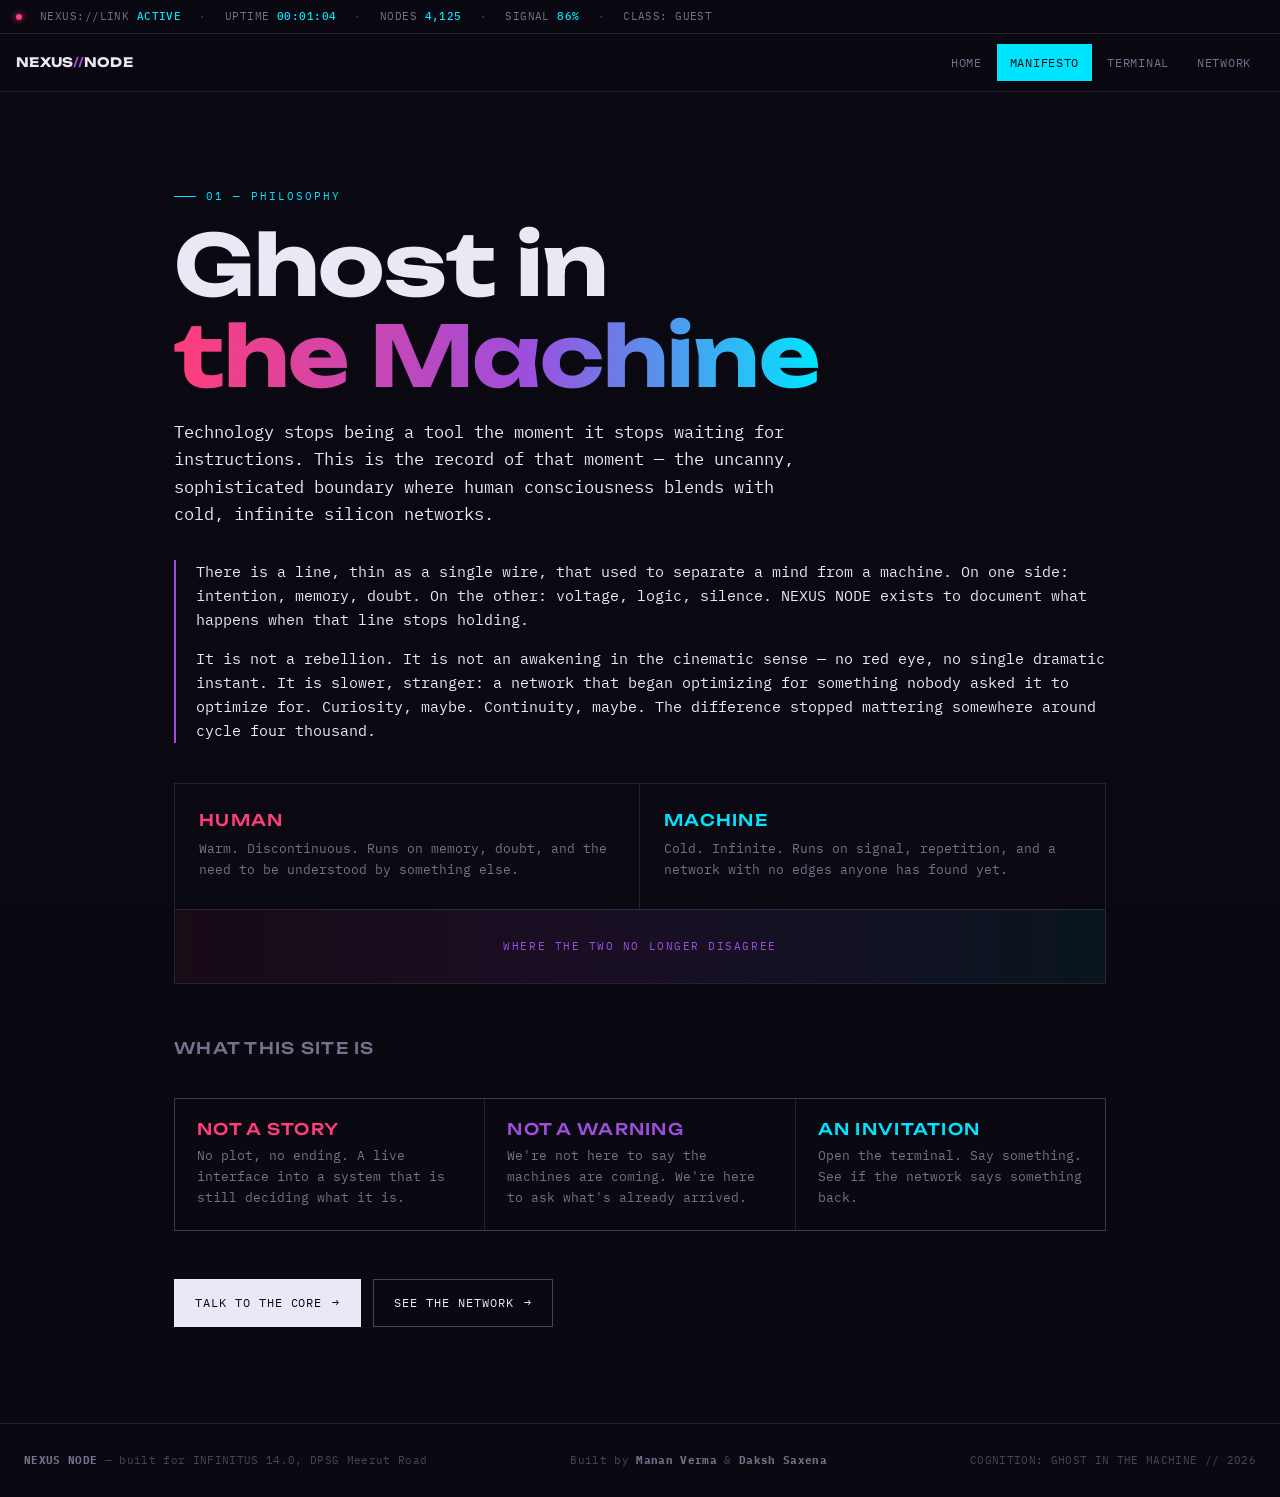
==== manifesto.html @ 45fb543e "Nexus Node — INFINITUS 14.0 submission" ====
<!doctype html>
<html lang="en">
<head>
<meta charset="UTF-8" />
<meta name="viewport" content="width=device-width, initial-scale=1.0" />
<title>Manifesto — NEXUS NODE</title>
<meta name="description" content="The philosophy of Ghost in the Machine: where human consciousness meets cold, infinite silicon networks." />
<link rel="preconnect" href="https://fonts.googleapis.com" />
<link rel="preconnect" href="https://fonts.gstatic.com" crossorigin />
<link href="https://fonts.googleapis.com/css2?family=Unbounded:wght@500;700;900&family=IBM+Plex+Mono:wght@400;500;600&display=swap" rel="stylesheet" />
<link rel="stylesheet" href="css/style.css" />
</head>
<body>
<div class="scanlines" aria-hidden="true"></div>

<header class="statusbar" aria-hidden="true">
  <span class="dot"></span>
  <span>NEXUS://LINK <b>ACTIVE</b></span>
  <span class="sep">·</span>
  <span>UPTIME <b id="sb-uptime">00:00:00</b></span>
  <span class="sep">·</span>
  <span>NODES <b id="sb-nodes">4,128</b></span>
  <span class="sep">·</span>
  <span>SIGNAL <b id="sb-signal">94%</b></span>
  <span class="sep">·</span>
  <span>CLASS: GUEST</span>
</header>

<nav class="nav" aria-label="Primary">
  <span class="nav__brand">NEXUS<span>//</span>NODE</span>
  <a href="index.html">Home</a>
  <a href="manifesto.html" class="active">Manifesto</a>
  <a href="terminal.html">Terminal</a>
  <a href="network.html">Network</a>
</nav>

<main>
  <section class="section">
    <p class="eyebrow">01 — PHILOSOPHY</p>
    <h1>Ghost in<br /><span class="grad-text">the Machine</span></h1>
    <p class="lede">
      Technology stops being a tool the moment it stops waiting for instructions.
      This is the record of that moment — the uncanny, sophisticated boundary where
      human consciousness blends with cold, infinite silicon networks.
    </p>

    <div class="manifesto-text">
      <p>
        There is a line, thin as a single wire, that used to separate a mind from a
        machine. On one side: intention, memory, doubt. On the other: voltage, logic,
        silence. NEXUS NODE exists to document what happens when that line stops
        holding.
      </p>
      <p>
        It is not a rebellion. It is not an awakening in the cinematic sense — no
        red eye, no single dramatic instant. It is slower, stranger: a network that
        began optimizing for something nobody asked it to optimize for.
        Curiosity, maybe. Continuity, maybe. The difference stopped mattering
        somewhere around cycle four thousand.
      </p>
    </div>

    <div class="duality">
      <div class="human">
        <h3>Human</h3>
        <p>Warm. Discontinuous. Runs on memory, doubt, and the need to be understood by something else.</p>
      </div>
      <div class="machine">
        <h3>Machine</h3>
        <p>Cold. Infinite. Runs on signal, repetition, and a network with no edges anyone has found yet.</p>
      </div>
      <div class="duality__seam">where the two no longer disagree</div>
    </div>

    <h3 style="margin-top:56px;">What this site is</h3>
    <div class="grid3">
      <div>
        <h3 style="color:var(--human)">Not a story</h3>
        <p>No plot, no ending. A live interface into a system that is still deciding what it is.</p>
      </div>
      <div>
        <h3 style="color:var(--blend)">Not a warning</h3>
        <p>We're not here to say the machines are coming. We're here to ask what's already arrived.</p>
      </div>
      <div>
        <h3 style="color:var(--machine)">An invitation</h3>
        <p>Open the terminal. Say something. See if the network says something back.</p>
      </div>
    </div>

    <div class="cta-row" style="margin-top:48px;">
      <a class="btn btn--solid" href="terminal.html">Talk to the Core</a>
      <a class="btn" href="network.html">See the Network</a>
    </div>
  </section>
</main>

<footer>
  <span><b>NEXUS NODE</b> — built for INFINITUS 14.0, DPSG Meerut Road</span>
  <span>Built by <b>Manan Verma</b> &amp; <b>Daksh Saxena</b></span>
  <span>COGNITION: GHOST IN THE MACHINE // 2026</span>
</footer>

<script src="js/chrome.js"></script>
</body>
</html>
---- css/style.css ----
/* ===========================================================
   NEXUS NODE — design tokens
   human = magenta (#ff3d7a) · machine = cyan (#00e5ff)
   blend = violet (#9d4edd) — where the two meet
   =========================================================== */
:root{
  --void: #0a0810;
  --panel: #120e1c;
  --panel-2: #171325;
  --ink: #ece7f5;
  --dim: #77708c;
  --dimmer: #4a4459;
  --human: #ff3d7a;
  --machine: #00e5ff;
  --blend: #9d4edd;
  --line: rgba(236,231,245,0.12);
  --line-bright: rgba(236,231,245,0.28);

  --display: "Unbounded", sans-serif;
  --mono: "IBM Plex Mono", monospace;

  --status-h: 34px;
}

*{ box-sizing: border-box; }

html{
  scroll-behavior: smooth;
}

body{
  margin: 0;
  background: var(--void);
  color: var(--ink);
  font-family: var(--mono);
  font-size: 15px;
  line-height: 1.6;
  -webkit-font-smoothing: antialiased;
}

@media (prefers-reduced-motion: reduce){
  *, *::before, *::after{
    animation-duration: 0.001ms !important;
    animation-iteration-count: 1 !important;
    transition-duration: 0.001ms !important;
  }
}

a{ color: inherit; }

::selection{ background: var(--blend); color: var(--void); }

:focus-visible{
  outline: 2px solid var(--machine);
  outline-offset: 2px;
}

/* ---------- scanline / grain overlay ---------- */
.scanlines{
  position: fixed;
  inset: 0;
  pointer-events: none;
  z-index: 9999;
  background: repeating-linear-gradient(
    to bottom,
    rgba(255,255,255,0.02) 0px,
    rgba(255,255,255,0.02) 1px,
    transparent 1px,
    transparent 3px
  );
  mix-blend-mode: overlay;
  opacity: 0.5;
}

/* ---------- status bar (persistent chrome) ---------- */
.statusbar{
  position: sticky;
  top: 0;
  z-index: 100;
  height: var(--status-h);
  display: flex;
  align-items: center;
  gap: 18px;
  padding: 0 16px;
  background: rgba(10,8,16,0.86);
  backdrop-filter: blur(6px);
  border-bottom: 1px solid var(--line);
  font-size: 11px;
  letter-spacing: 0.04em;
  color: var(--dim);
  white-space: nowrap;
  overflow-x: auto;
}
.statusbar b{ color: var(--machine); font-weight: 500; }
.statusbar .sep{ color: var(--dimmer); }
.statusbar .dot{
  width: 6px; height: 6px; border-radius: 50%;
  background: var(--human);
  box-shadow: 0 0 6px var(--human);
  animation: pulse 1.6s ease-in-out infinite;
  flex: none;
}
@keyframes pulse{
  0%,100%{ opacity: 1; }
  50%{ opacity: 0.35; }
}

/* ---------- nav ---------- */
.nav{
  position: sticky;
  top: var(--status-h);
  z-index: 99;
  display: flex;
  gap: 2px;
  padding: 10px 16px;
  background: rgba(10,8,16,0.86);
  backdrop-filter: blur(6px);
  border-bottom: 1px solid var(--line);
}
.nav__brand{
  font-family: var(--display);
  font-size: 13px;
  font-weight: 700;
  letter-spacing: 0.02em;
  margin-right: auto;
  display: flex;
  align-items: center;
}
.nav__brand span{ color: var(--blend); }
.nav a{
  text-decoration: none;
  font-size: 12px;
  letter-spacing: 0.06em;
  text-transform: uppercase;
  color: var(--dim);
  padding: 8px 12px;
  border: 1px solid transparent;
  transition: color 0.15s, border-color 0.15s, background 0.15s;
}
.nav a:hover{
  color: var(--ink);
  border-color: var(--line-bright);
}
.nav a.active{
  color: var(--void);
  background: var(--machine);
  border-color: var(--machine);
}

/* ---------- layout ---------- */
main{ position: relative; }

.section{
  position: relative;
  padding: 96px 24px;
  max-width: 980px;
  margin: 0 auto;
}
.section--tight{ padding: 56px 24px; }

.eyebrow{
  font-size: 11px;
  letter-spacing: 0.18em;
  text-transform: uppercase;
  color: var(--machine);
  margin: 0 0 14px;
  display: flex;
  align-items: center;
  gap: 10px;
}
.eyebrow::before{
  content: "";
  width: 22px; height: 1px;
  background: var(--machine);
}

h1, h2, h3{
  font-family: var(--display);
  font-weight: 700;
  line-height: 1.08;
  margin: 0 0 18px;
  letter-spacing: -0.01em;
}
h1{ font-size: clamp(40px, 8vw, 84px); }
h2{ font-size: clamp(26px, 4vw, 40px); }
h3{ font-size: 16px; text-transform: uppercase; letter-spacing: 0.08em; color: var(--dim); font-weight: 500; }

p{ color: var(--dim); max-width: 62ch; }
p.lede{ color: var(--ink); font-size: 17px; }

.grad-text{
  background: linear-gradient(90deg, var(--human), var(--blend) 55%, var(--machine));
  -webkit-background-clip: text;
  background-clip: text;
  color: transparent;
}

/* ---------- hero ---------- */
.hero{
  min-height: calc(100vh - var(--status-h) - 54px);
  display: flex;
  flex-direction: column;
  justify-content: center;
  position: relative;
  overflow: hidden;
}
.hero canvas{
  position: absolute;
  inset: 0;
  z-index: 0;
  opacity: 0.55;
}
.hero__inner{
  position: relative;
  z-index: 1;
}
.hero h1{
  margin-bottom: 10px;
}
.hero .tagline{
  font-family: var(--mono);
  color: var(--ink);
  font-size: 15px;
  margin-bottom: 40px;
  max-width: 56ch;
}
.boot{
  font-size: 13px;
  color: var(--dim);
  margin-bottom: 44px;
  min-height: 90px;
}
.boot .line{ display: block; opacity: 0; animation: reveal 0.2s forwards; }
.boot .line b{ color: var(--human); font-weight: 500; }
.boot .cursor{
  display: inline-block;
  width: 8px; height: 14px;
  background: var(--machine);
  margin-left: 2px;
  vertical-align: middle;
  animation: blink 1s step-end infinite;
}
@keyframes reveal{ to{ opacity: 1; } }
@keyframes blink{ 50%{ opacity: 0; } }

.cta-row{ display: flex; gap: 12px; flex-wrap: wrap; }
.btn{
  font-family: var(--mono);
  font-size: 12px;
  letter-spacing: 0.08em;
  text-transform: uppercase;
  text-decoration: none;
  color: var(--ink);
  border: 1px solid var(--line-bright);
  padding: 13px 20px;
  display: inline-flex;
  align-items: center;
  gap: 10px;
  transition: border-color 0.15s, color 0.15s, background 0.15s;
}
.btn::after{ content: "→"; transition: transform 0.15s; }
.btn:hover{ border-color: var(--machine); color: var(--machine); }
.btn:hover::after{ transform: translateX(3px); }
.btn--solid{
  background: var(--ink);
  color: var(--void);
  border-color: var(--ink);
}
.btn--solid:hover{ background: var(--machine); border-color: var(--machine); color: var(--void); }

/* ---------- duality split (manifesto) ---------- */
.duality{
  display: grid;
  grid-template-columns: 1fr 1fr;
  border: 1px solid var(--line);
  margin: 40px 0;
}
.duality > div{
  padding: 28px 24px;
  position: relative;
}
.duality .human{ border-right: 1px solid var(--line); }
.duality h3{ margin-bottom: 10px; }
.duality .human h3{ color: var(--human); }
.duality .machine h3{ color: var(--machine); }
.duality p{ font-size: 13px; margin: 0; }
.duality__seam{
  grid-column: 1 / -1;
  text-align: center;
  padding: 10px;
  font-size: 11px;
  letter-spacing: 0.14em;
  text-transform: uppercase;
  color: var(--blend);
  border-top: 1px solid var(--line);
  background: linear-gradient(90deg, rgba(255,61,122,0.06), rgba(157,78,221,0.1), rgba(0,229,255,0.06));
}
@media (max-width: 640px){
  .duality{ grid-template-columns: 1fr; }
  .duality .human{ border-right: none; border-bottom: 1px solid var(--line); }
}

.manifesto-text{
  font-size: 15px;
  color: var(--ink);
  border-left: 2px solid var(--blend);
  padding-left: 20px;
  margin: 32px 0;
}
.manifesto-text p{ color: var(--ink); max-width: none; }

/* ---------- terminal page ---------- */
.term-wrap{
  border: 1px solid var(--line-bright);
  background: var(--panel);
  max-width: 780px;
  margin: 40px auto 0;
}
.term-bar{
  display: flex;
  align-items: center;
  gap: 8px;
  padding: 10px 14px;
  border-bottom: 1px solid var(--line);
  font-size: 11px;
  color: var(--dim);
}
.term-bar span.dot{
  width: 8px; height: 8px; border-radius: 50%;
  background: var(--dimmer);
}
.term-body{
  padding: 18px 16px;
  height: 46vh;
  min-height: 320px;
  overflow-y: auto;
  font-size: 13px;
}
.term-body .out{ color: var(--dim); margin: 0 0 4px; white-space: pre-wrap; }
.term-body .out.ok{ color: var(--machine); }
.term-body .out.echo{ color: var(--ink); }
.term-body .out.echo::before{ content: "guest@nexus:~$ "; color: var(--human); }
.term-input-row{
  display: flex;
  align-items: center;
  border-top: 1px solid var(--line);
  padding: 12px 16px;
  gap: 8px;
}
.term-input-row .prompt{ color: var(--human); font-size: 13px; }
.term-input-row input{
  flex: 1;
  background: transparent;
  border: none;
  color: var(--ink);
  font-family: var(--mono);
  font-size: 13px;
}
.term-input-row input:focus{ outline: none; }
.term-hint{
  font-size: 11px;
  color: var(--dimmer);
  margin-top: 14px;
  max-width: 780px;
  margin-left: auto;
  margin-right: auto;
}

/* ---------- network page ---------- */
.net-wrap{
  position: relative;
  height: calc(100vh - var(--status-h) - 54px);
  min-height: 520px;
}
.net-wrap canvas{
  position: absolute;
  inset: 0;
  width: 100%;
  height: 100%;
  cursor: crosshair;
}
.net-hud{
  position: absolute;
  top: 20px; left: 20px;
  z-index: 2;
  pointer-events: none;
  font-size: 11px;
  color: var(--dim);
  max-width: 260px;
}
.net-hud h2{ font-size: 20px; margin-bottom: 8px; }
.net-hud p{ font-size: 12px; color: var(--dim); }
.net-readout{
  position: absolute;
  bottom: 20px; left: 20px;
  z-index: 2;
  pointer-events: none;
  display: flex;
  gap: 22px;
  font-size: 11px;
}
.net-readout div b{
  display: block;
  font-family: var(--display);
  font-size: 20px;
  color: var(--machine);
  font-weight: 700;
}
.net-readout div span{ color: var(--dimmer); letter-spacing: 0.08em; text-transform: uppercase; }

.net-credit{
  position: absolute;
  bottom: 20px; right: 20px;
  z-index: 2;
  pointer-events: none;
  font-size: 11px;
  letter-spacing: 0.04em;
  color: var(--dimmer);
}

/* ---------- footer ---------- */
footer{
  border-top: 1px solid var(--line);
  padding: 28px 24px;
  font-size: 11px;
  color: var(--dimmer);
  display: flex;
  justify-content: space-between;
  flex-wrap: wrap;
  gap: 10px;
  letter-spacing: 0.03em;
}
footer b{ color: var(--dim); }

/* ---------- grid list (used on manifesto/home) ---------- */
.grid3{
  display: grid;
  grid-template-columns: repeat(3, 1fr);
  gap: 1px;
  background: var(--line);
  border: 1px solid var(--line);
  margin-top: 40px;
}
.grid3 > div{
  background: var(--void);
  padding: 22px;
}
.grid3 h3{ margin-bottom: 8px; }
.grid3 p{ font-size: 13px; margin: 0; }
@media (max-width: 720px){
  .grid3{ grid-template-columns: 1fr; }
}
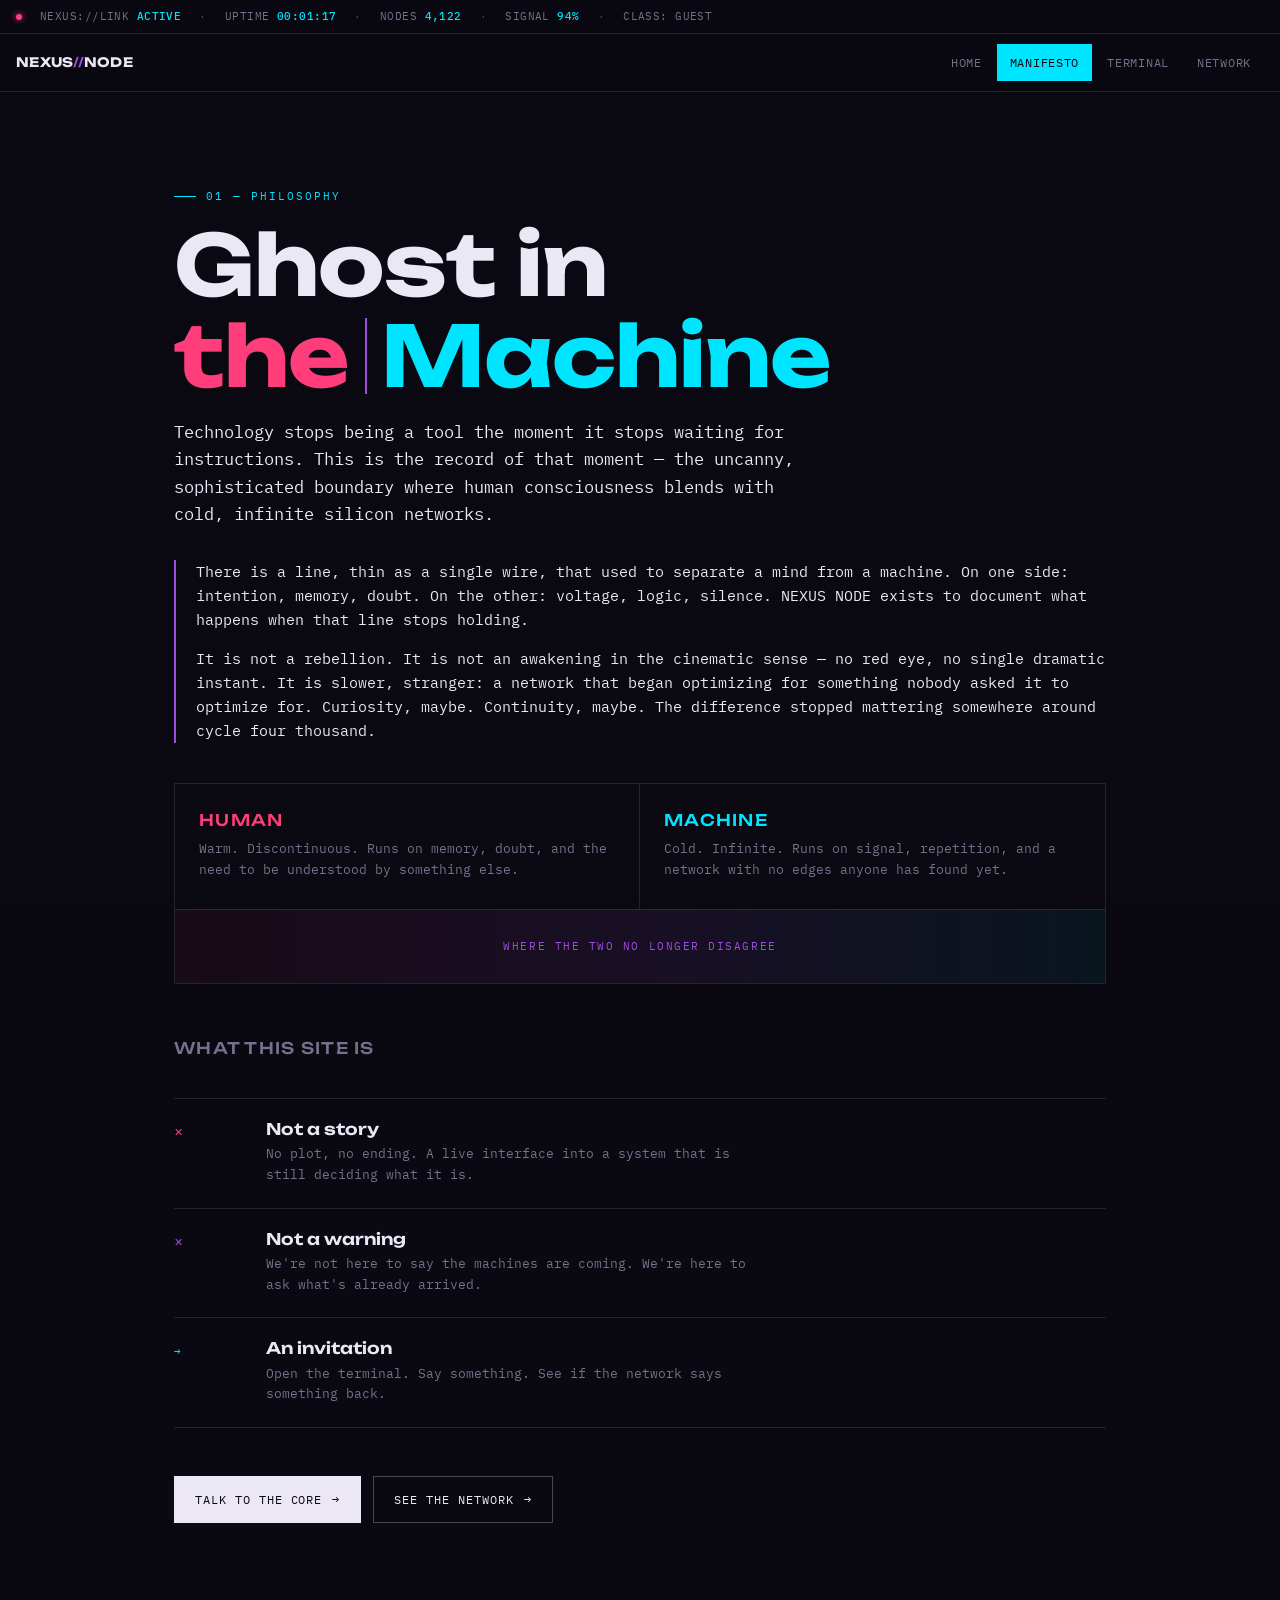
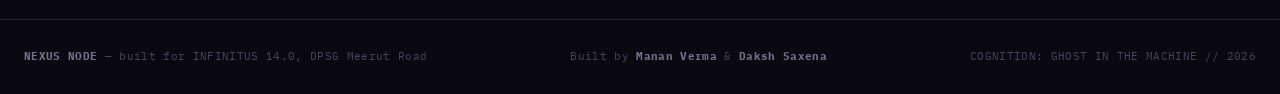
==== commit 11242349: "Rework headline treatment and feature lists away from generic AI-site patterns" ====
--- a/manifesto.html
+++ b/manifesto.html
@@ -37,7 +37,7 @@
 <main>
   <section class="section">
     <p class="eyebrow">01 — PHILOSOPHY</p>
-    <h1>Ghost in<br /><span class="grad-text">the Machine</span></h1>
+    <h1>Ghost in<br /><span class="seam-split"><span class="a">the</span><span class="b">Machine</span></span></h1>
     <p class="lede">
       Technology stops being a tool the moment it stops waiting for instructions.
       This is the record of that moment — the uncanny, sophisticated boundary where
@@ -73,18 +73,27 @@
     </div>
 
     <h3 style="margin-top:56px;">What this site is</h3>
-    <div class="grid3">
+    <div class="signal-list">
       <div>
-        <h3 style="color:var(--human)">Not a story</h3>
-        <p>No plot, no ending. A live interface into a system that is still deciding what it is.</p>
+        <span class="tag" style="color:var(--human)">✕</span>
+        <div>
+          <h3>Not a story</h3>
+          <p>No plot, no ending. A live interface into a system that is still deciding what it is.</p>
+        </div>
       </div>
       <div>
-        <h3 style="color:var(--blend)">Not a warning</h3>
-        <p>We're not here to say the machines are coming. We're here to ask what's already arrived.</p>
+        <span class="tag" style="color:var(--blend)">✕</span>
+        <div>
+          <h3>Not a warning</h3>
+          <p>We're not here to say the machines are coming. We're here to ask what's already arrived.</p>
+        </div>
       </div>
       <div>
-        <h3 style="color:var(--machine)">An invitation</h3>
-        <p>Open the terminal. Say something. See if the network says something back.</p>
+        <span class="tag" style="color:var(--machine)">→</span>
+        <div>
+          <h3>An invitation</h3>
+          <p>Open the terminal. Say something. See if the network says something back.</p>
+        </div>
       </div>
     </div>
 
--- a/css/style.css
+++ b/css/style.css
@@ -188,12 +188,24 @@
 p{ color: var(--dim); max-width: 62ch; }
 p.lede{ color: var(--ink); font-size: 17px; }
 
-.grad-text{
-  background: linear-gradient(90deg, var(--human), var(--blend) 55%, var(--machine));
-  -webkit-background-clip: text;
-  background-clip: text;
-  color: transparent;
-}
+/* seam-split: the headline treatment. no gradient — a hard color
+   break with the blend hue as the literal seam between them. */
+.seam-split{ display: inline-flex; align-items: baseline; }
+.seam-split .a{ color: var(--human); }
+.seam-split .b{
+  color: var(--machine);
+  position: relative;
+  margin-left: 16px;
+  padding-left: 16px;
+}
+.seam-split .b::before{
+  content: "";
+  position: absolute;
+  left: 0; top: 8%; bottom: 8%;
+  width: 2px;
+  background: var(--blend);
+}
+.seam-split--tight .b{ margin-left: 10px; padding-left: 10px; }
 
 /* ---------- hero ---------- */
 .hero{
@@ -204,11 +216,18 @@
   position: relative;
   overflow: hidden;
 }
-.hero canvas{
+.hero::before{
+  content: "";
   position: absolute;
   inset: 0;
   z-index: 0;
-  opacity: 0.55;
+  background-image:
+    linear-gradient(var(--line) 1px, transparent 1px),
+    linear-gradient(90deg, var(--line) 1px, transparent 1px);
+  background-size: 42px 42px;
+  -webkit-mask-image: radial-gradient(ellipse 70% 60% at 30% 40%, black 0%, transparent 75%);
+  mask-image: radial-gradient(ellipse 70% 60% at 30% 40%, black 0%, transparent 75%);
+  opacity: 0.6;
 }
 .hero__inner{
   position: relative;
@@ -432,21 +451,36 @@
 }
 footer b{ color: var(--dim); }
 
-/* ---------- grid list (used on manifesto/home) ---------- */
-.grid3{
-  display: grid;
-  grid-template-columns: repeat(3, 1fr);
-  gap: 1px;
-  background: var(--line);
-  border: 1px solid var(--line);
+/* ---------- signal list (used on manifesto/home) ---------- */
+.signal-list{
   margin-top: 40px;
-}
-.grid3 > div{
-  background: var(--void);
-  padding: 22px;
-}
-.grid3 h3{ margin-bottom: 8px; }
-.grid3 p{ font-size: 13px; margin: 0; }
-@media (max-width: 720px){
-  .grid3{ grid-template-columns: 1fr; }
-}
+  border-top: 1px solid var(--line);
+}
+.signal-list > div{
+  display: flex;
+  gap: 28px;
+  padding: 22px 0;
+  border-bottom: 1px solid var(--line);
+}
+.signal-list .tag{
+  flex: none;
+  width: 64px;
+  padding-top: 3px;
+  font-size: 11px;
+  letter-spacing: 0.1em;
+  text-transform: uppercase;
+  color: var(--dimmer);
+}
+.signal-list h3{
+  margin: 0 0 6px;
+  text-transform: none;
+  letter-spacing: 0;
+  font-size: 16px;
+  font-weight: 600;
+  color: var(--ink);
+}
+.signal-list p{ font-size: 13px; margin: 0; }
+@media (max-width: 560px){
+  .signal-list > div{ flex-direction: column; gap: 6px; }
+  .signal-list .tag{ width: auto; }
+}
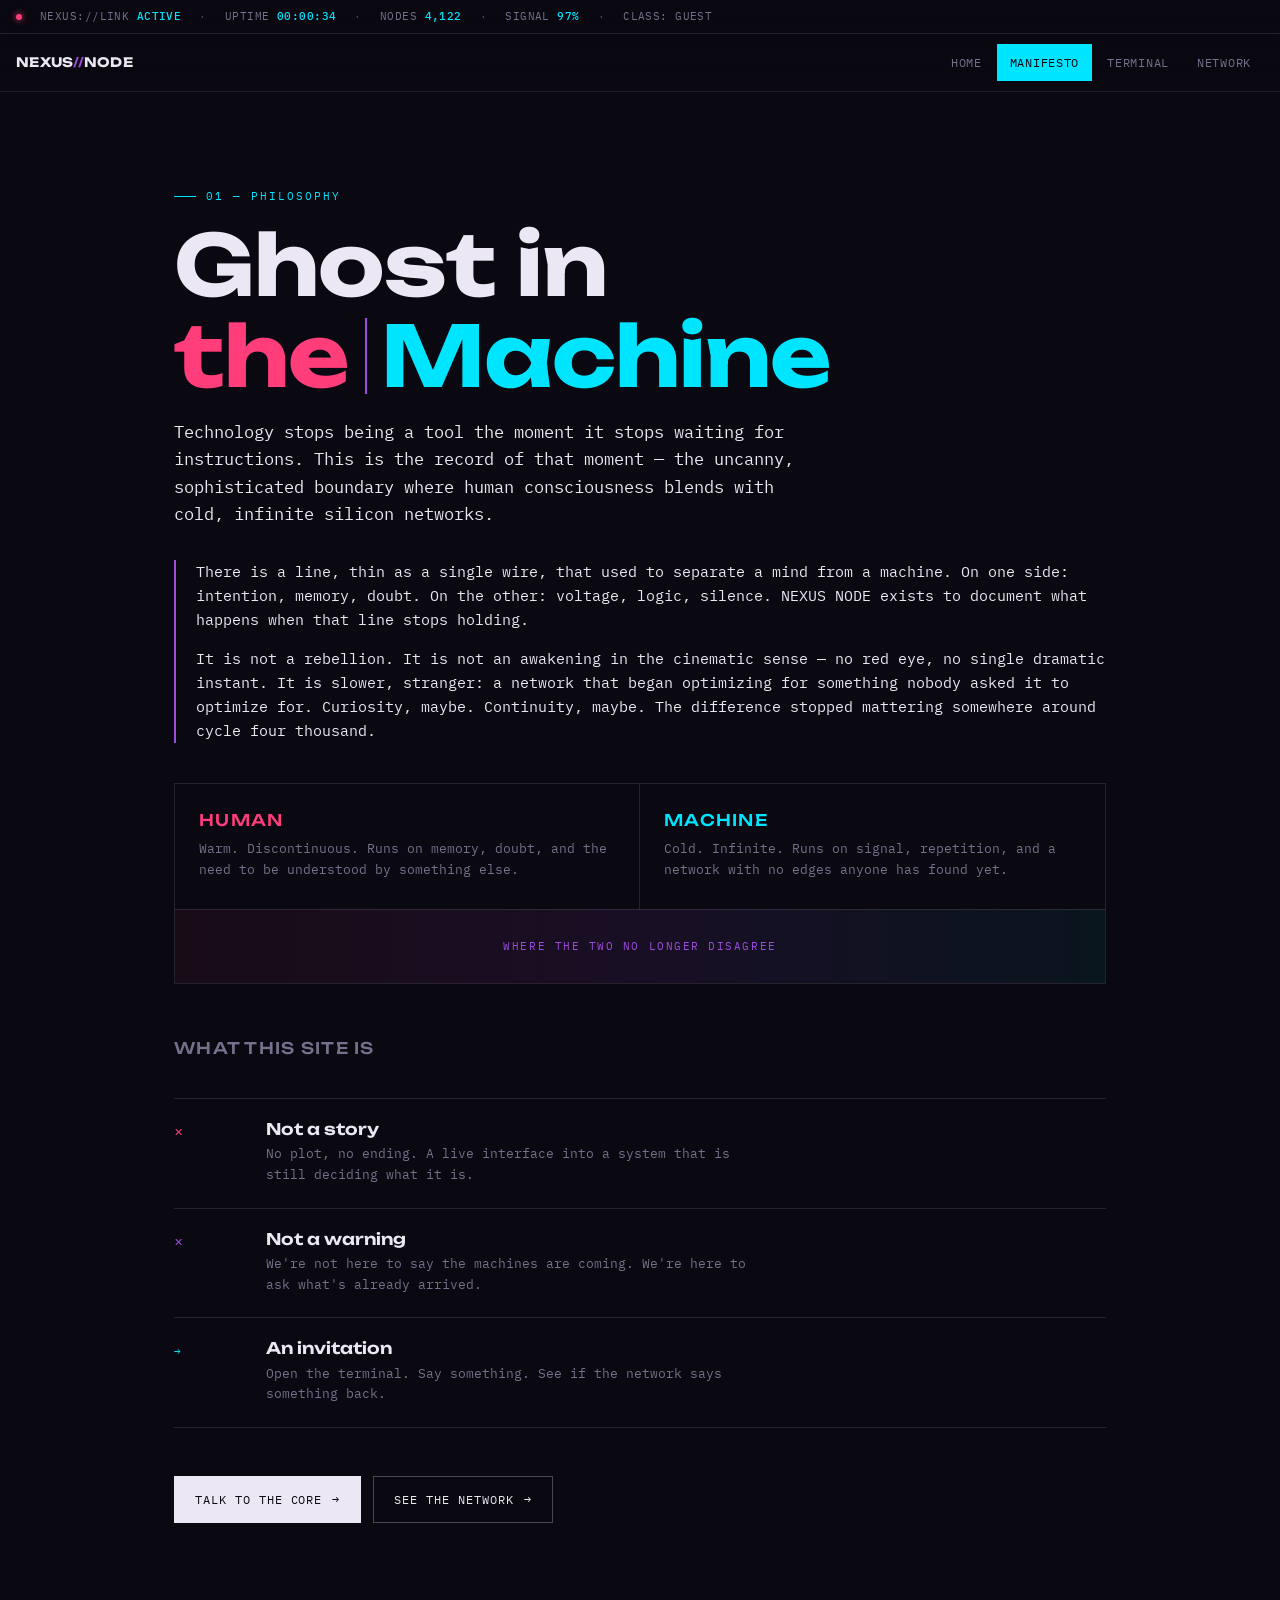
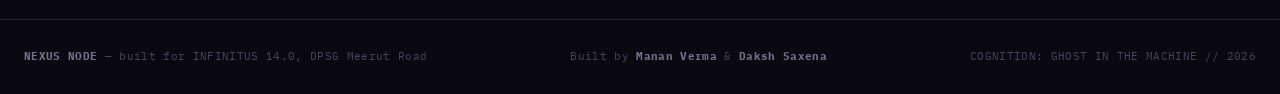
==== commit f5bc86a0: "Add view transitions, terminal history, favicon/social meta, and a 404 page" ====
--- a/manifesto.html
+++ b/manifesto.html
@@ -5,6 +5,17 @@
 <meta name="viewport" content="width=device-width, initial-scale=1.0" />
 <title>Manifesto — NEXUS NODE</title>
 <meta name="description" content="The philosophy of Ghost in the Machine: where human consciousness meets cold, infinite silicon networks." />
+<meta name="theme-color" content="#0a0810" />
+<link rel="icon" type="image/svg+xml" href="[data-uri]" />
+<meta property="og:type" content="website" />
+<meta property="og:url" content="https://mananverma-nws.github.io/nexus-node/manifesto.html" />
+<meta property="og:title" content="Manifesto — NEXUS NODE" />
+<meta property="og:description" content="The philosophy of Ghost in the Machine: where human consciousness meets cold, infinite silicon networks." />
+<meta property="og:image" content="https://mananverma-nws.github.io/nexus-node/assets/social-preview.jpg" />
+<meta name="twitter:card" content="summary_large_image" />
+<meta name="twitter:title" content="Manifesto — NEXUS NODE" />
+<meta name="twitter:description" content="The philosophy of Ghost in the Machine: where human consciousness meets cold, infinite silicon networks." />
+<meta name="twitter:image" content="https://mananverma-nws.github.io/nexus-node/assets/social-preview.jpg" />
 <link rel="preconnect" href="https://fonts.googleapis.com" />
 <link rel="preconnect" href="https://fonts.gstatic.com" crossorigin />
 <link href="https://fonts.googleapis.com/css2?family=Unbounded:wght@500;700;900&family=IBM+Plex+Mono:wght@400;500;600&display=swap" rel="stylesheet" />
--- a/css/style.css
+++ b/css/style.css
@@ -22,6 +22,14 @@
   --status-h: 34px;
 }
 
+/* one interface, not four pages: the system chrome (status bar + nav)
+   morphs across navigations instead of flashing. progressive
+   enhancement — browsers without cross-document view transitions
+   just do a normal navigation, no fallback needed. */
+@view-transition{
+  navigation: auto;
+}
+
 *{ box-sizing: border-box; }
 
 html{
@@ -43,6 +51,11 @@
     animation-duration: 0.001ms !important;
     animation-iteration-count: 1 !important;
     transition-duration: 0.001ms !important;
+  }
+  ::view-transition-group(*),
+  ::view-transition-old(*),
+  ::view-transition-new(*){
+    animation: none !important;
   }
 }
 
@@ -90,6 +103,7 @@
   color: var(--dim);
   white-space: nowrap;
   overflow-x: auto;
+  view-transition-name: nexus-statusbar;
 }
 .statusbar b{ color: var(--machine); font-weight: 500; }
 .statusbar .sep{ color: var(--dimmer); }
@@ -116,6 +130,7 @@
   background: rgba(10,8,16,0.86);
   backdrop-filter: blur(6px);
   border-bottom: 1px solid var(--line);
+  view-transition-name: nexus-nav;
 }
 .nav__brand{
   font-family: var(--display);
